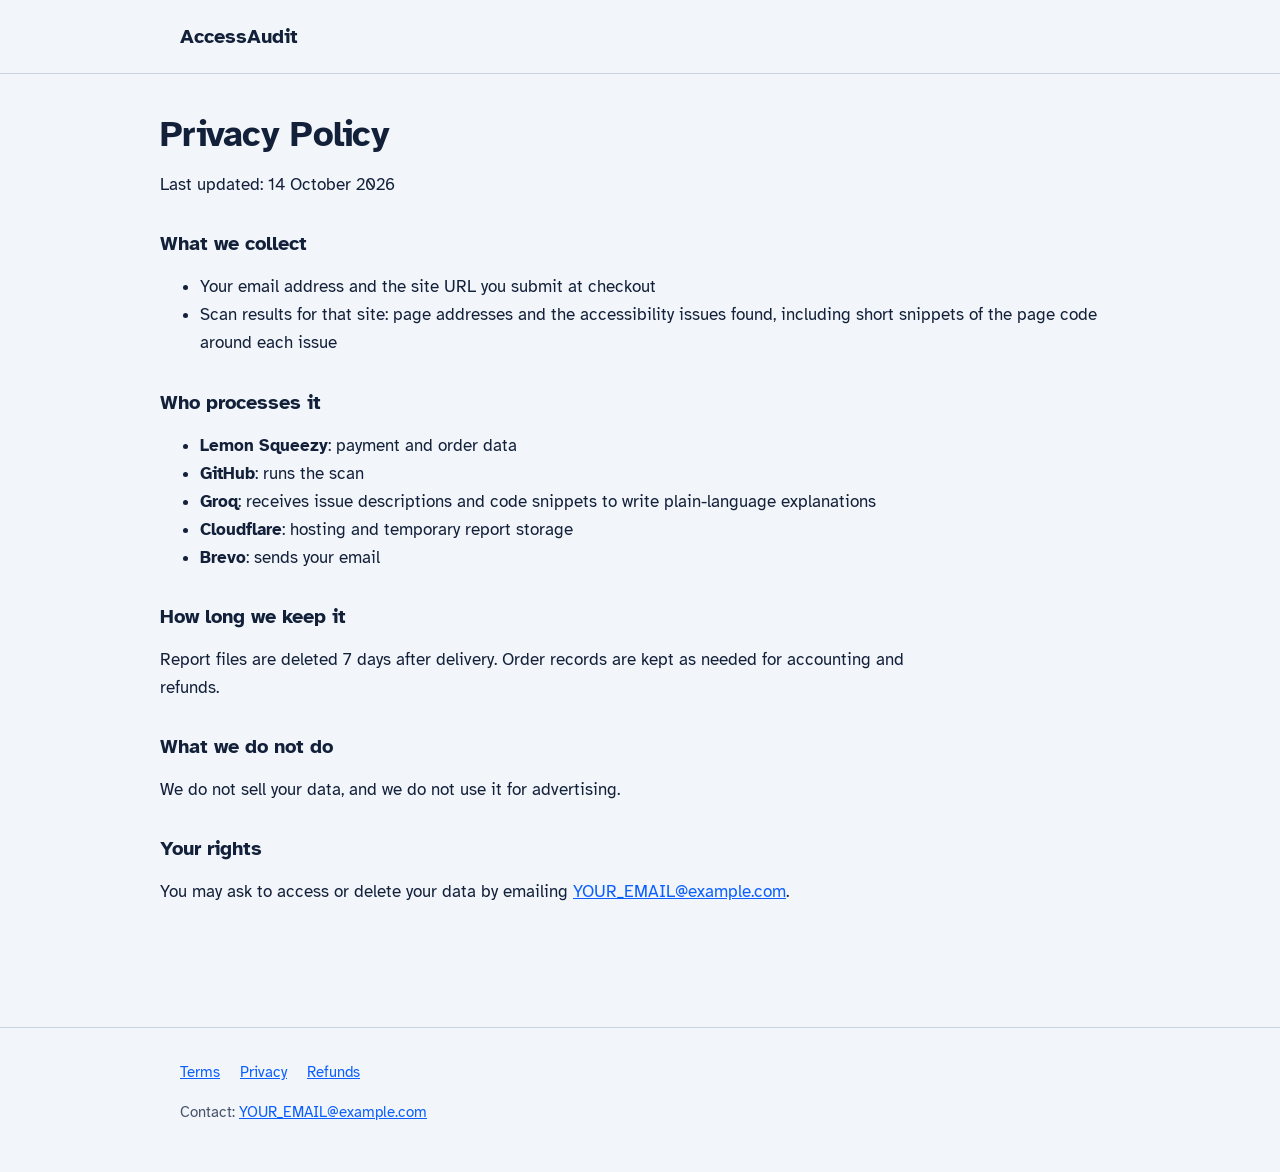
==== privacy.html @ 1690cb6d "Add files via upload" ====
<!doctype html>
<html lang="en">
<head>
<meta charset="utf-8">
<meta name="viewport" content="width=device-width, initial-scale=1">
<title>Privacy Policy | AccessAudit</title>
<link rel="stylesheet" href="https://fonts.googleapis.com/css2?family=Atkinson+Hyperlegible:wght@400;700&display=swap">
<link rel="stylesheet" href="style.css">
</head>
<body>
<header class="site"><div class="wrap"><a class="logo" href="/">AccessAudit</a></div></header>
<main class="wrap doc">
<h1>Privacy Policy</h1>
<p>Last updated: 14 October 2026</p>

<h2>What we collect</h2>
<ul><li>Your email address and the site URL you submit at checkout</li><li>Scan results for that site: page addresses and the accessibility issues found, including short snippets of the page code around each issue</li></ul>
<h2>Who processes it</h2>
<ul><li><strong>Lemon Squeezy</strong>: payment and order data</li><li><strong>GitHub</strong>: runs the scan</li><li><strong>Groq</strong>: receives issue descriptions and code snippets to write plain-language explanations</li><li><strong>Cloudflare</strong>: hosting and temporary report storage</li><li><strong>Brevo</strong>: sends your email</li></ul>
<h2>How long we keep it</h2>
<p>Report files are deleted 7 days after delivery. Order records are kept as needed for accounting and refunds.</p>
<h2>What we do not do</h2>
<p>We do not sell your data, and we do not use it for advertising.</p>
<h2>Your rights</h2>
<p>You may ask to access or delete your data by emailing <a href="mailto:YOUR_EMAIL@example.com">YOUR_EMAIL@example.com</a>.</p>
</main>
<footer><div class="wrap"><a href="terms.html">Terms</a><a href="privacy.html">Privacy</a><a href="refund.html">Refunds</a><p>Contact: <a href="mailto:YOUR_EMAIL@example.com">YOUR_EMAIL@example.com</a></p></div></footer>
</body>
</html>
---- style.css ----
:root{--bg:#F2F5F9;--ink:#12203A;--mute:#44526B;--line:#C9D3E2;--card:#FFFFFF;--accent:#0B5FFF;--accent-ink:#FFFFFF;--bad:#B42318;--good:#067647;--code:#E9EEF6}
@media (prefers-color-scheme:dark){:root{--bg:#0E1626;--ink:#EAF0FA;--mute:#A9B6CC;--line:#2A3A57;--card:#15213A;--accent:#6AA0FF;--accent-ink:#0E1626;--bad:#FF8B7E;--good:#59D69B;--code:#0B1220}}
*{box-sizing:border-box}
html{scroll-padding-top:1rem}
body{margin:0;background:var(--bg);color:var(--ink);font:1.0625rem/1.65 "Atkinson Hyperlegible","Segoe UI",system-ui,sans-serif}
a{color:var(--accent)}
a:focus-visible,.btn:focus-visible{outline:3px solid var(--accent);outline-offset:3px}
.wrap{max-width:60rem;margin:0 auto;padding:0 1.25rem}
header.site{padding:1.25rem 0;border-bottom:1px solid var(--line)}
header.site .wrap{display:flex;justify-content:space-between;align-items:center;gap:1rem;flex-wrap:wrap}
.logo{font-weight:700;font-size:1.25rem;color:var(--ink);text-decoration:none}
nav a{margin-left:1.25rem}
h1{font-size:clamp(2rem,5vw,3.25rem);line-height:1.12;margin:0 0 1rem;letter-spacing:-.02em;max-width:20ch}
h2{font-size:1.6rem;line-height:1.25;margin:3rem 0 1rem}
h3{font-size:1.15rem;margin:0 0 .5rem}
p{max-width:68ch}
.lead{font-size:1.2rem;color:var(--mute);max-width:56ch}
.hero{padding:3.5rem 0 2rem}
.btn{display:inline-block;padding:.85rem 1.4rem;border-radius:.5rem;font-weight:700;text-decoration:none;background:var(--accent);color:var(--accent-ink);border:2px solid var(--accent);margin:.25rem .5rem .25rem 0}
.btn.alt{background:transparent;color:var(--accent)}
.finding{background:var(--card);border:1px solid var(--line);border-left:6px solid var(--bad);border-radius:.5rem;padding:1.25rem 1.5rem;margin:2rem 0}
.finding .meta{color:var(--mute);margin:0 0 .75rem}
.finding .sev{color:var(--bad);font-weight:700}
pre{background:var(--code);border-radius:.5rem;padding:.9rem 1rem;overflow-x:auto;font:.95rem/1.5 ui-monospace,Menlo,monospace;margin:.5rem 0}
.fix{border-left:4px solid var(--good);padding-left:1rem}
.grid{display:grid;gap:1.25rem;grid-template-columns:repeat(auto-fit,minmax(16rem,1fr))}
.tier{background:var(--card);border:1px solid var(--line);border-radius:.5rem;padding:1.5rem}
.tier .price{font-size:2.25rem;font-weight:700;margin:.25rem 0}
.tier ul{padding-left:1.2rem;margin:.75rem 0 1.25rem}
.note{background:var(--card);border:1px solid var(--line);border-radius:.5rem;padding:1rem 1.25rem}
ol.steps{padding-left:1.25rem;max-width:68ch}
details{border-bottom:1px solid var(--line);padding:.75rem 0}
summary{cursor:pointer;font-weight:700}
footer{margin-top:4rem;padding:2rem 0;border-top:1px solid var(--line);color:var(--mute);font-size:.95rem}
footer a{margin-right:1.25rem}
.doc{padding:2.5rem 0}
.doc h1{max-width:none;font-size:2.25rem}
.doc h2{font-size:1.25rem;margin-top:2rem}
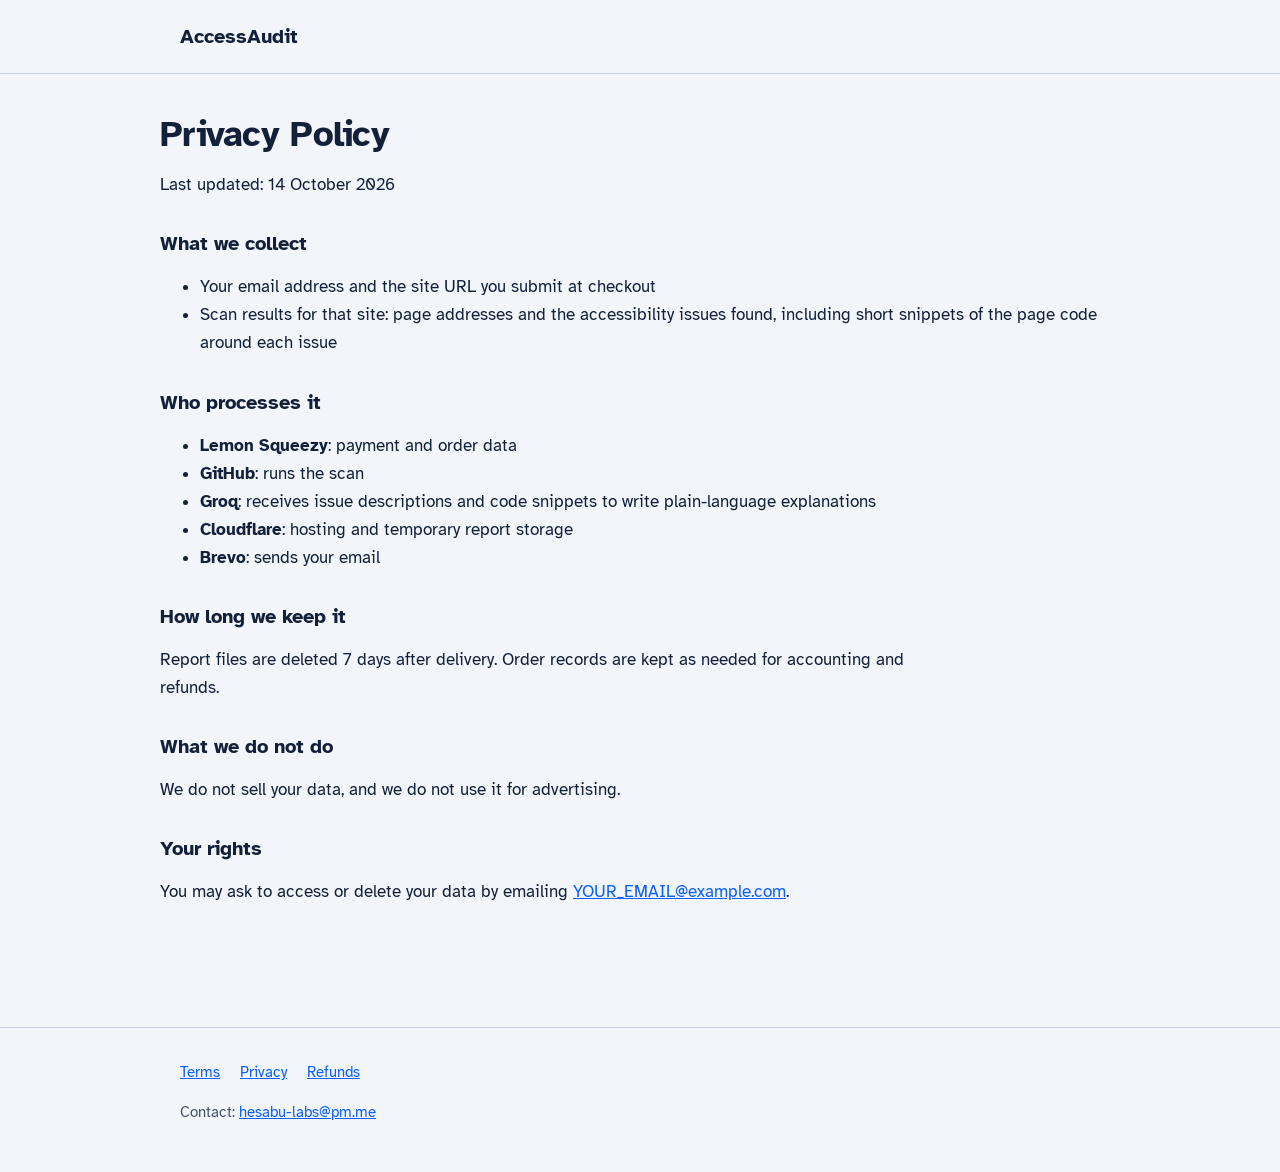
==== commit 9de549b8: "Update privacy.html" ====
--- a/privacy.html
+++ b/privacy.html
@@ -24,6 +24,6 @@
 <h2>Your rights</h2>
 <p>You may ask to access or delete your data by emailing <a href="mailto:YOUR_EMAIL@example.com">YOUR_EMAIL@example.com</a>.</p>
 </main>
-<footer><div class="wrap"><a href="terms.html">Terms</a><a href="privacy.html">Privacy</a><a href="refund.html">Refunds</a><p>Contact: <a href="mailto:YOUR_EMAIL@example.com">YOUR_EMAIL@example.com</a></p></div></footer>
+<footer><div class="wrap"><a href="terms.html">Terms</a><a href="privacy.html">Privacy</a><a href="refund.html">Refunds</a><p>Contact: <a href="mailto:hesabu-labs@pm.me">hesabu-labs@pm.me</a></p></div></footer>
 </body>
 </html>
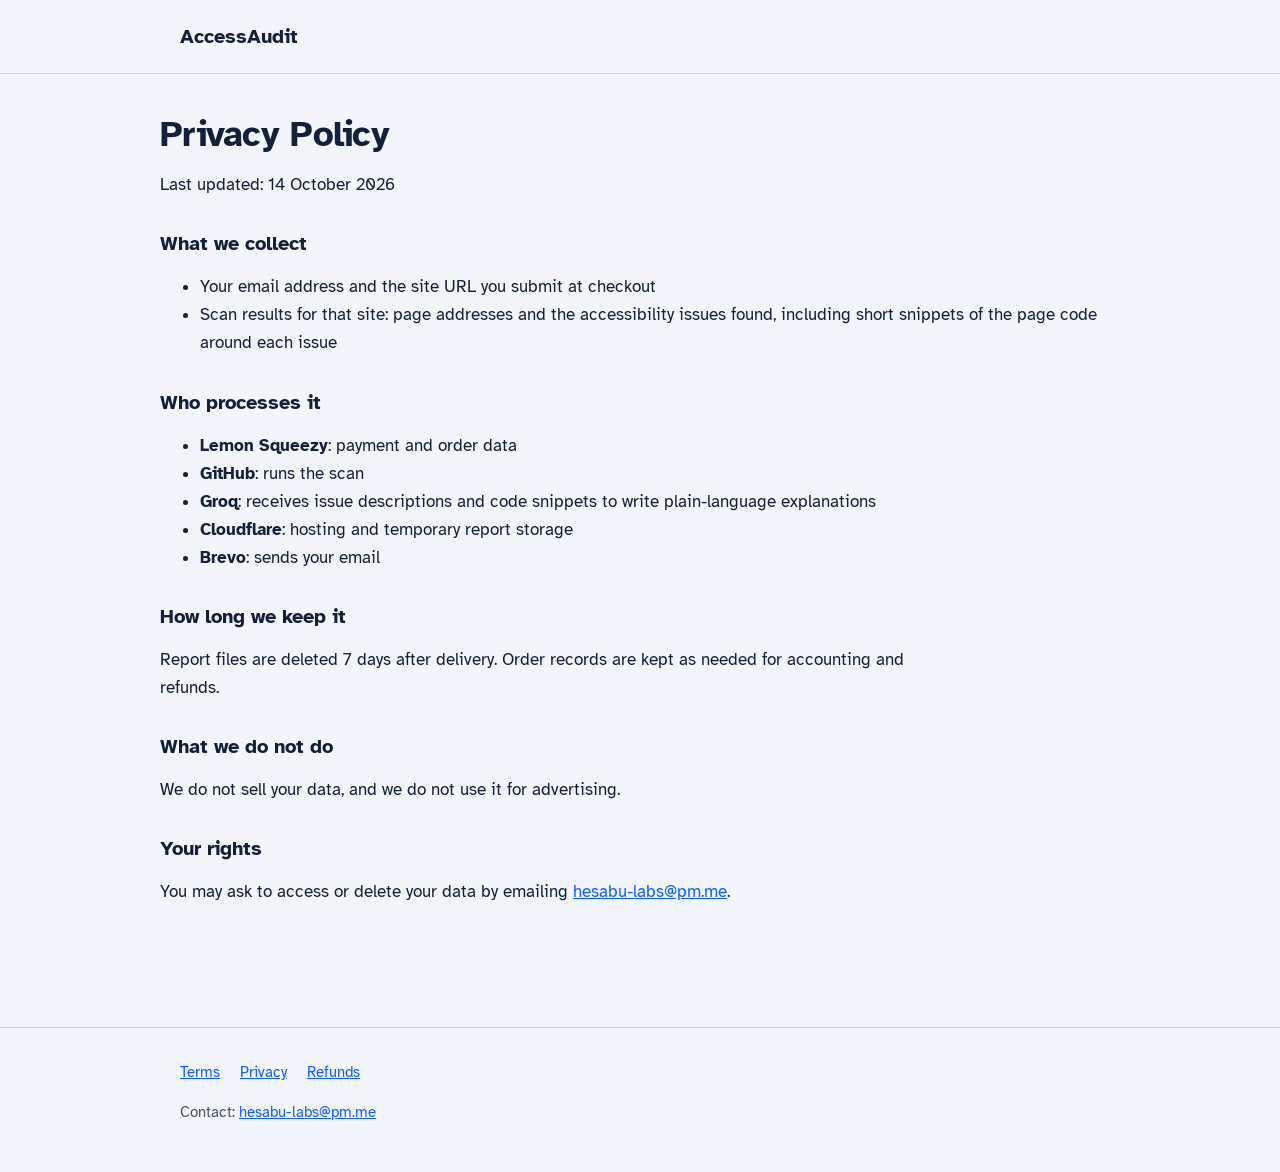
==== commit aa16de7f: "Update contact email for data access requests" ====
--- a/privacy.html
+++ b/privacy.html
@@ -22,7 +22,7 @@
 <h2>What we do not do</h2>
 <p>We do not sell your data, and we do not use it for advertising.</p>
 <h2>Your rights</h2>
-<p>You may ask to access or delete your data by emailing <a href="mailto:YOUR_EMAIL@example.com">YOUR_EMAIL@example.com</a>.</p>
+<p>You may ask to access or delete your data by emailing <a href="mailto:hesabu-labs@pm.me">hesabu-labs@pm.me</a>.</p>
 </main>
 <footer><div class="wrap"><a href="terms.html">Terms</a><a href="privacy.html">Privacy</a><a href="refund.html">Refunds</a><p>Contact: <a href="mailto:hesabu-labs@pm.me">hesabu-labs@pm.me</a></p></div></footer>
 </body>
